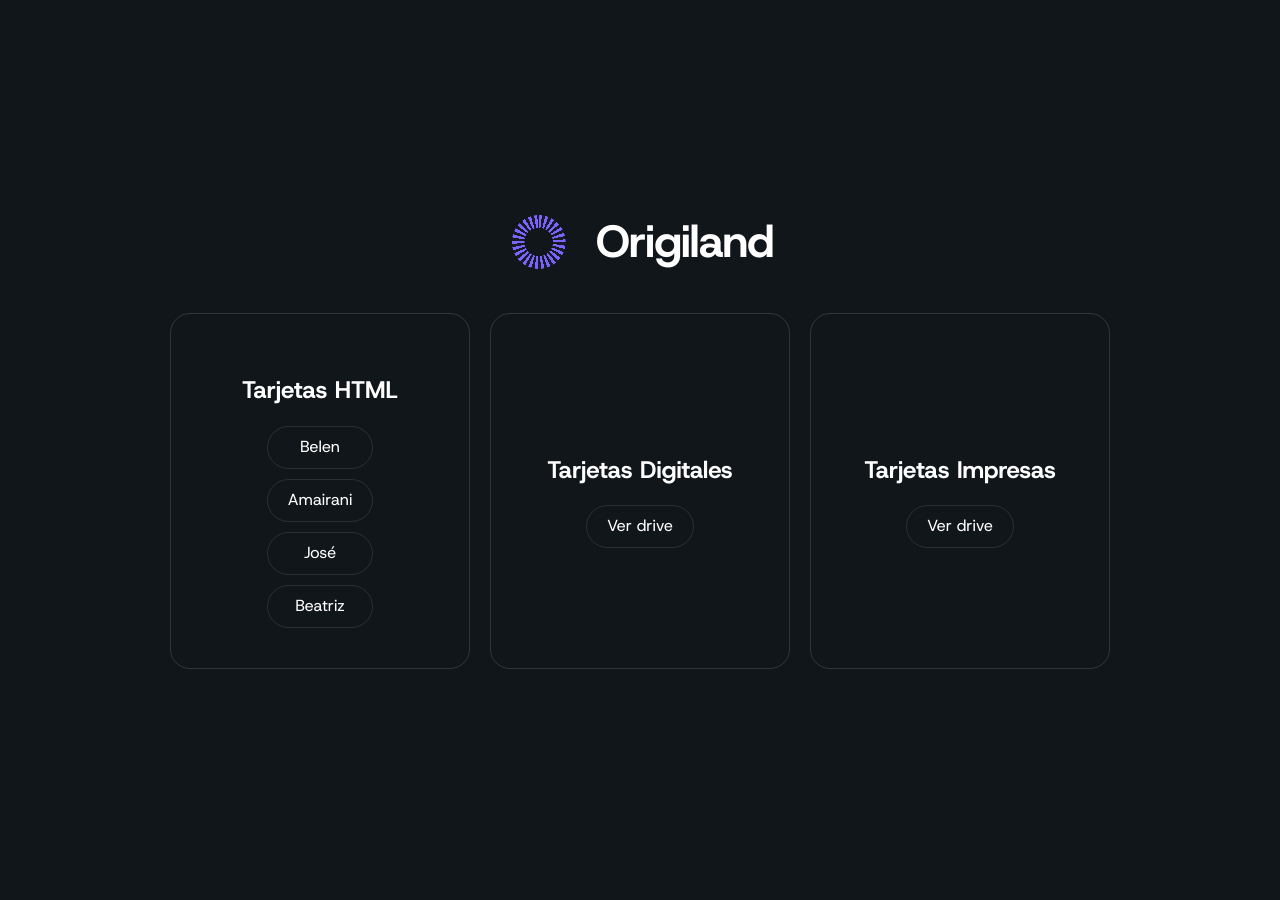
==== index.html @ 8c1ca2d7 "News cards and index" ====
<!doctype html>
<html lang="es">
  <head>
    <meta charset="utf-8" />
    <meta
      name="viewport"
      content="width=device-width, initial-scale=1, viewport-fit=cover"
    />
    <meta name="theme-color" content="#150A31" />
    <title>Origiland Tarjetas</title>
    <link rel="preconnect" href="https://fonts.googleapis.com" />
    <link rel="preconnect" href="https://fonts.gstatic.com" crossorigin />
    <link
      href="https://fonts.googleapis.com/css2?family=Host+Grotesk:wght@300;400;500;600;700&display=swap"
      rel="stylesheet"
    />
    <link rel="stylesheet" href="styles.css" />
    <script src="script.js" defer></script>
    <link rel="shortcut icon" href="assets/favicon.png" type="image/x-icon" />
  </head>
  <body>
    <main class="cards-container">
      <a
        class="mini-brand"
        href="https://origiland.com.mx/"
        target="_blank"
        rel="noreferrer"
        aria-label="Ir al sitio de Origiland"
      >
        <span class="origin-mark tiny" aria-hidden="true"></span>
        <span>Origiland</span>
      </a>
      <section>
        <article class="card">
          <h2 class="card-title">Tarjetas HTML</h2>
          <div class="card-html">
            <a href="./belen.html">Belen</a>
            <a href="./amairani.html">Amairani</a>
            <a href="./jose.html">José</a>
            <a href="./beatriz.html">Beatriz</a>
          </div>
        </article>

        <article class="card">
          <h2 class="card-title">Tarjetas Digitales</h2>
          <a href="">Ver drive</a>
        </article>

        <article class="card">
          <h2 class="card-title">Tarjetas Impresas</h2>
          <a href="">Ver drive</a>
        </article>
      </section>
    </main>
  </body>
</html>
---- styles.css ----
/* =====================================================
   ORIGILAND DIGITAL CONTACT CARDS
   Shared stylesheet for amairani.html and belen.html
   ===================================================== */

:root {
  --purple-light: #d6bdff;
  --medium-purple: #7c63fd;
  --origiland-purple: #52369c;
  --dark-purple: #150a31;
  --white: #ffffff;
  --light-gray: #ededed;
  --medium-gray: #a8a5ad;
  --dark-gray: #0f0f10;

  --bg: #0b1010;
  --bg-2: #11161a;
  --panel: rgba(15, 15, 16, 0.62);
  --panel-strong: rgba(21, 10, 49, 0.72);
  --line: rgba(214, 189, 255, 0.16);
  --line-strong: rgba(214, 189, 255, 0.34);
  --text: #ffffff;
  --muted: rgba(237, 237, 237, 0.72);
  --soft: rgba(237, 237, 237, 0.48);
  --shadow: 0 24px 80px rgba(0, 0, 0, 0.48);
  --radius-xl: 34px;
  --radius-lg: 24px;
  --radius-md: 18px;
  --safe-bottom: env(safe-area-inset-bottom, 0px);
  --font: "Host Grotesk", Helvetica, Arial, sans-serif;
}

* {
  box-sizing: border-box;
}

html {
  min-height: 100%;
  background: var(--bg);
  scroll-behavior: smooth;
}

body {
  min-height: 100%;
  margin: 0;
  font-family: var(--font);
  color: var(--text);
  background: var(--bg);
  -webkit-font-smoothing: antialiased;
  text-rendering: geometricPrecision;
}

a {
  color: inherit;
  text-decoration: none;
}

button,
a {
  -webkit-tap-highlight-color: transparent;
}

button {
  border: 0;
  font: inherit;
  color: inherit;
}

.contact-screen {
  position: relative;
  isolation: isolate;
  min-height: 100svh;
  padding: max(18px, env(safe-area-inset-top)) 14px
    calc(20px + var(--safe-bottom));
  display: flex;
  justify-content: center;
  overflow: hidden;
  background:
    radial-gradient(
      circle at 28% 12%,
      rgba(124, 99, 253, 0.3),
      transparent 34%
    ),
    radial-gradient(
      circle at 78% 4%,
      rgba(214, 189, 255, 0.14),
      transparent 30%
    ),
    linear-gradient(155deg, #09100b 0%, #101610 42%, #150a31 100%);
}

.contact-screen::before {
  content: "";
  position: fixed;
  inset: 0;
  z-index: -5;
  opacity: 0.4;
  background-image:
    linear-gradient(rgba(214, 189, 255, 0.07) 1px, transparent 1px),
    linear-gradient(90deg, rgba(214, 189, 255, 0.07) 1px, transparent 1px);
  background-size: calc(100vw / 12) calc(100vw / 12);
  mask-image: linear-gradient(
    to bottom,
    transparent 0%,
    black 18%,
    black 78%,
    transparent 100%
  );
  animation: gridDrift 18s linear infinite;
}

.contact-screen::after {
  content: "";
  position: fixed;
  inset: -60px;
  z-index: -6;
  opacity: 0.42;
  background: conic-gradient(
    from 180deg at 40% 42%,
    transparent 0 18%,
    rgba(82, 54, 156, 0.4) 24%,
    transparent 32%,
    rgba(124, 99, 253, 0.22) 48%,
    transparent 60%,
    rgba(214, 189, 255, 0.12) 70%,
    transparent 100%
  );
  filter: blur(32px);
  animation: auroraSpin 26s linear infinite;
}

.ambient {
  position: fixed;
  z-index: -3;
  pointer-events: none;
  border-radius: 999px;
  filter: blur(18px);
  transform: translate3d(var(--mx, 0), var(--my, 0), 0);
}

.ambient-one {
  width: 260px;
  height: 260px;
  top: 5vh;
  right: -130px;
  border: 1px solid rgba(214, 189, 255, 0.18);
  background: radial-gradient(circle, rgba(124, 99, 253, 0.3), transparent 68%);
  animation: floatOne 10s ease-in-out infinite;
}

.ambient-two {
  width: 340px;
  height: 340px;
  bottom: 4vh;
  left: -190px;
  background: radial-gradient(circle, rgba(82, 54, 156, 0.34), transparent 70%);
  animation: floatTwo 13s ease-in-out infinite;
}

.ambient-three {
  width: 140px;
  height: 140px;
  top: 50%;
  left: 72%;
  background: radial-gradient(
    circle,
    rgba(214, 189, 255, 0.18),
    transparent 70%
  );
  animation: pulseHalo 7s ease-in-out infinite;
}

.grid-noise {
  position: fixed;
  inset: 0;
  z-index: -2;
  pointer-events: none;
  opacity: 0.13;
  background-image: radial-gradient(
    rgba(255, 255, 255, 0.75) 0.6px,
    transparent 0.8px
  );
  background-size: 18px 18px;
  animation: stars 8s linear infinite;
}

.digital-card {
  position: relative;
  width: min(100%, 440px);
  min-height: calc(100svh - 38px);
  padding: 16px;
  border: 1px solid rgba(214, 189, 255, 0.14);
  border-radius: var(--radius-xl);
  background:
    linear-gradient(
      180deg,
      rgba(255, 255, 255, 0.055),
      rgba(255, 255, 255, 0.018)
    ),
    rgba(10, 16, 12, 0.62);
  box-shadow: var(--shadow);
  overflow: hidden;
  backdrop-filter: blur(24px) saturate(1.15);
}

.digital-card::before {
  content: "";
  position: absolute;
  width: 280px;
  height: 280px;
  right: -140px;
  top: 100px;
  border-radius: 50%;
  border: 34px solid rgba(214, 189, 255, 0.04);
  opacity: 0.9;
  animation: slowRotate 24s linear infinite;
}

.digital-card::after {
  content: "";
  position: absolute;
  inset: 0;
  pointer-events: none;
  background: linear-gradient(
    110deg,
    transparent 0 38%,
    rgba(255, 255, 255, 0.07) 46%,
    transparent 55% 100%
  );
  transform: translateX(-120%);
  animation: pageSweep 5.8s ease-in-out 1.4s infinite;
}

.topbar,
.profile,
.brand-quote,
.contact-list,
.actions,
.card-footer {
  position: relative;
  z-index: 2;
}

.topbar {
  display: grid;
  grid-template-columns: 44px 1fr auto;
  align-items: center;
  gap: 10px;
  min-height: 46px;
}

.close-link {
  position: relative;
  width: 42px;
  height: 42px;
  display: inline-grid;
  place-items: center;
  overflow: hidden;
  border-radius: 50%;
  background: rgba(237, 237, 237, 0.06);
  border: 1px solid rgba(237, 237, 237, 0.12);
  transition:
    transform 260ms ease,
    background 260ms ease,
    border-color 260ms ease;
}

.close-link span {
  position: absolute;
  width: 18px;
  height: 2px;
  border-radius: 10px;
  background: var(--white);
}

.close-link span:first-child {
  transform: rotate(45deg);
}
.close-link span:last-child {
  transform: rotate(-45deg);
}
.close-link:hover,
.close-link:focus-visible {
  transform: scale(1.05) rotate(8deg);
  background: rgba(214, 189, 255, 0.12);
  border-color: var(--line-strong);
}

.mini-brand {
  justify-self: start;
  display: inline-flex;
  align-items: center;
  gap: 8px;
  font-size: 0.94rem;
  font-weight: 700;
  letter-spacing: -0.02em;
}

.top-pill {
  display: inline-flex;
  align-items: center;
  min-height: 28px;
  padding: 0 10px;
  border-radius: 999px;
  color: rgba(255, 255, 255, 0.78);
  font-size: 0.64rem;
  font-weight: 600;
  letter-spacing: 0.06em;
  text-transform: uppercase;
  border: 1px solid rgba(214, 189, 255, 0.16);
  background: rgba(21, 10, 49, 0.44);
  backdrop-filter: blur(14px);
}

.origin-mark {
  --mark-color: var(--medium-purple);
  display: inline-block;
  width: 42px;
  height: 42px;
  border-radius: 50%;
  background: repeating-conic-gradient(
    from 0deg,
    var(--mark-color) 0deg 7deg,
    transparent 7deg 14deg
  );
  mask: radial-gradient(
    circle,
    transparent 0 30%,
    black 31% 57%,
    transparent 58% 100%
  );
  -webkit-mask: radial-gradient(
    circle,
    transparent 0 30%,
    black 31% 57%,
    transparent 58% 100%
  );
  filter: drop-shadow(0 0 16px rgba(124, 99, 253, 0.42));
  animation: slowRotate 12s linear infinite;
}

.origin-mark.tiny {
  width: 22px;
  height: 22px;
}

.profile {
  display: grid;
  justify-items: center;
  text-align: center;
  padding: 28px 4px 18px;
}

.avatar-wrap {
  position: relative;
  width: clamp(132px, 34vw, 168px);
  height: clamp(132px, 34vw, 168px);
  display: grid;
  place-items: center;
  margin-bottom: 20px;
  transform-style: preserve-3d;
  transition: transform 280ms ease;
}

.avatar-orbit {
  position: absolute;
  inset: -8px;
  border-radius: 50%;
  background: conic-gradient(
    from 90deg,
    transparent 0 12%,
    rgba(214, 189, 255, 0.95) 18%,
    rgba(124, 99, 253, 0.9) 30%,
    transparent 42% 100%
  );
  filter: blur(0.4px) drop-shadow(0 0 24px rgba(124, 99, 253, 0.44));
  animation: avatarOrbit 4.6s cubic-bezier(0.4, 0, 0.2, 1) infinite;
}

.avatar-wrap::after {
  content: "";
  position: absolute;
  inset: 8px;
  border-radius: 50%;
  background: linear-gradient(
    110deg,
    transparent 20%,
    rgba(255, 255, 255, 0.28) 45%,
    transparent 65%
  );
  transform: translateX(-80%) rotate(12deg);
  animation: shimmer 3.4s ease-in-out infinite;
  pointer-events: none;
}

.avatar {
  position: relative;
  z-index: 1;
  width: 100%;
  height: 100%;
  object-fit: cover;
  border-radius: 50%;
  border: 1px solid rgba(214, 189, 255, 0.26);
  box-shadow:
    0 18px 70px rgba(0, 0, 0, 0.36),
    0 0 0 8px rgba(82, 54, 156, 0.12);
}

.eyebrow {
  margin: 0 0 8px;
  color: var(--purple-light);
  font-size: 0.72rem;
  font-weight: 700;
  letter-spacing: 0.16em;
  text-transform: uppercase;
}

h1 {
  margin: 0;
  max-width: 10ch;
  font-size: clamp(2.5rem, 11vw, 4rem);
  line-height: 0.93;
  letter-spacing: -0.075em;
  font-weight: 600;
  text-wrap: balance;
  animation: titleReveal 1.1s cubic-bezier(0.16, 1, 0.3, 1) both;
}

.role {
  margin: 13px 0 0;
  color: var(--muted);
  font-size: clamp(0.96rem, 4vw, 1.08rem);
}

.brand-quote {
  margin: 8px 0 14px;
  padding: 18px;
  min-height: 126px;
  display: grid;
  align-content: center;
  overflow: hidden;
  border-radius: var(--radius-lg);
  border: 1px solid rgba(214, 189, 255, 0.17);
  background:
    radial-gradient(
      circle at 88% 12%,
      rgba(214, 189, 255, 0.14),
      transparent 26%
    ),
    linear-gradient(135deg, rgba(82, 54, 156, 0.78), rgba(21, 10, 49, 0.88));
  box-shadow: 0 18px 44px rgba(0, 0, 0, 0.24);
}

.brand-quote::before {
  content: "";
  position: absolute;
  width: 170px;
  height: 170px;
  right: -82px;
  top: -65px;
  border-radius: 50%;
  border: 25px solid rgba(214, 189, 255, 0.08);
  animation: slowRotate 18s linear infinite reverse;
}

.brand-quote::after {
  content: "";
  position: absolute;
  inset: 0;
  background-image:
    linear-gradient(rgba(214, 189, 255, 0.08) 1px, transparent 1px),
    linear-gradient(90deg, rgba(214, 189, 255, 0.08) 1px, transparent 1px);
  background-size: 34px 34px;
  mask-image: linear-gradient(90deg, black, transparent);
}

.quote-index {
  position: relative;
  z-index: 1;
  width: fit-content;
  margin-bottom: 14px;
  padding: 5px 9px;
  border-radius: 999px;
  color: var(--dark-purple);
  background: var(--purple-light);
  font-size: 0.72rem;
  font-weight: 800;
}

.brand-quote p {
  position: relative;
  z-index: 1;
  margin: 0;
  font-size: clamp(1.44rem, 7vw, 2.2rem);
  line-height: 0.98;
  letter-spacing: -0.06em;
  font-weight: 600;
  text-wrap: balance;
}

.contact-list {
  display: grid;
  gap: 9px;
}

.info-card {
  position: relative;
  width: 100%;
  display: grid;
  grid-template-columns: 42px 1fr;
  align-items: center;
  gap: 12px;
  min-height: 78px;
  padding: 14px;
  overflow: hidden;
  text-align: left;
  cursor: pointer;
  border-radius: var(--radius-md);
  border: 1px solid rgba(237, 237, 237, 0.085);
  background:
    linear-gradient(
      180deg,
      rgba(255, 255, 255, 0.05),
      rgba(255, 255, 255, 0.015)
    ),
    rgba(7, 15, 9, 0.72);
  box-shadow: 0 10px 34px rgba(0, 0, 0, 0.18);
  backdrop-filter: blur(18px);
  transition:
    transform 260ms ease,
    border-color 260ms ease,
    background 260ms ease,
    box-shadow 260ms ease;
}

.info-card::before {
  content: "";
  position: absolute;
  inset: 0;
  opacity: 0;
  background: radial-gradient(
    circle at var(--x, 50%) var(--y, 50%),
    rgba(214, 189, 255, 0.22),
    transparent 32%
  );
  transition: opacity 240ms ease;
}

.info-card:hover,
.info-card:focus-visible {
  transform: translateY(-2px) scale(1.01);
  border-color: rgba(214, 189, 255, 0.32);
  box-shadow:
    0 16px 44px rgba(0, 0, 0, 0.25),
    0 0 0 1px rgba(124, 99, 253, 0.12);
  background:
    linear-gradient(
      180deg,
      rgba(214, 189, 255, 0.075),
      rgba(255, 255, 255, 0.018)
    ),
    rgba(13, 18, 15, 0.82);
}

.info-card:hover::before,
.info-card:focus-visible::before {
  opacity: 1;
}

.info-icon {
  position: relative;
  z-index: 1;
  width: 42px;
  height: 42px;
  display: grid;
  place-items: center;
  border-radius: 50%;
  color: var(--purple-light);
  background: rgba(82, 54, 156, 0.42);
  border: 1px solid rgba(214, 189, 255, 0.14);
  font-weight: 700;
}

.info-content {
  position: relative;
  z-index: 1;
  display: grid;
  gap: 4px;
  min-width: 0;
}

.info-content strong {
  font-size: clamp(1.05rem, 4.8vw, 1.36rem);
  line-height: 1.05;
  font-weight: 500;
  letter-spacing: -0.03em;
  overflow-wrap: anywhere;
}

.info-content small {
  color: var(--muted);
  font-size: clamp(0.84rem, 3.4vw, 0.98rem);
  line-height: 1.1;
}

.actions {
  display: grid;
  grid-template-columns: repeat(2, minmax(0, 1fr));
  gap: 10px;
  margin-top: 16px;
}

.action {
  position: relative;
  min-height: 54px;
  display: inline-grid;
  place-items: center;
  overflow: hidden;
  padding: 0 14px;
  border-radius: 999px;
  cursor: pointer;
  text-align: center;
  color: var(--white);
  background: rgba(237, 237, 237, 0.075);
  border: 1px solid rgba(237, 237, 237, 0.12);
  font-size: 0.96rem;
  font-weight: 700;
  letter-spacing: -0.02em;
  transition:
    transform 220ms ease,
    box-shadow 220ms ease,
    background 220ms ease,
    border-color 220ms ease;
}

.action.primary {
  grid-column: 1 / -1;
  min-height: 64px;
  color: var(--dark-purple);
  background: linear-gradient(
    135deg,
    var(--purple-light),
    var(--medium-purple)
  );
  border-color: rgba(255, 255, 255, 0.28);
  box-shadow:
    0 14px 44px rgba(124, 99, 253, 0.32),
    inset 0 1px 0 rgba(255, 255, 255, 0.36);
}

.action:hover,
.action:focus-visible {
  transform: translateY(-2px) scale(1.012);
  border-color: rgba(214, 189, 255, 0.32);
  box-shadow:
    0 16px 40px rgba(0, 0, 0, 0.28),
    0 0 30px rgba(124, 99, 253, 0.14);
}

.action:active {
  transform: translateY(1px) scale(0.985);
}

.ripple {
  position: absolute;
  width: 24px;
  height: 24px;
  border-radius: 50%;
  transform: translate(-50%, -50%) scale(0);
  background: rgba(255, 255, 255, 0.45);
  pointer-events: none;
  animation: ripple 680ms ease-out forwards;
}

.card-footer {
  display: grid;
  grid-template-columns: 48px 1fr;
  gap: 12px;
  align-items: center;
  margin: 18px 0 2px;
  padding: 16px 2px 4px;
}

.footer-mark {
  --mark-color: var(--purple-light);
  width: 44px;
  height: 44px;
  opacity: 0.88;
}

.card-footer strong,
.card-footer small,
.switch-link {
  display: block;
}

.card-footer strong {
  font-size: 1.02rem;
  letter-spacing: -0.02em;
}

.card-footer small {
  margin-top: 3px;
  color: var(--muted);
  font-size: 0.82rem;
}

.switch-link {
  grid-column: 1 / -1;
  width: fit-content;
  margin: 8px auto 0;
  padding: 9px 13px;
  border-radius: 999px;
  color: var(--purple-light);
  background: rgba(214, 189, 255, 0.07);
  border: 1px solid rgba(214, 189, 255, 0.12);
  font-size: 0.84rem;
  transition:
    transform 220ms ease,
    background 220ms ease;
}

.switch-link:hover,
.switch-link:focus-visible {
  transform: translateY(-1px);
  background: rgba(214, 189, 255, 0.12);
}

.toast {
  position: fixed;
  left: 50%;
  bottom: calc(20px + var(--safe-bottom));
  z-index: 20;
  min-width: min(84vw, 320px);
  padding: 14px 18px;
  border-radius: 999px;
  color: var(--white);
  text-align: center;
  font-weight: 700;
  background: rgba(15, 15, 16, 0.82);
  border: 1px solid rgba(214, 189, 255, 0.22);
  box-shadow: 0 18px 60px rgba(0, 0, 0, 0.45);
  backdrop-filter: blur(18px);
  opacity: 0;
  pointer-events: none;
  transform: translate(-50%, 16px) scale(0.98);
  transition:
    opacity 240ms ease,
    transform 240ms ease;
}

.toast.is-visible {
  opacity: 1;
  transform: translate(-50%, 0) scale(1);
}

.reveal {
  opacity: 0;
  transform: translateY(18px) scale(0.985);
  filter: blur(14px);
  animation: revealUp 900ms cubic-bezier(0.16, 1, 0.3, 1) forwards;
  animation-delay: var(--delay, 0ms);
}

@keyframes revealUp {
  to {
    opacity: 1;
    transform: translateY(0) scale(1);
    filter: blur(0);
  }
}

@keyframes titleReveal {
  from {
    opacity: 0;
    transform: translateY(16px);
    filter: blur(10px);
    letter-spacing: -0.13em;
  }
  to {
    opacity: 1;
    transform: translateY(0);
    filter: blur(0);
    letter-spacing: -0.075em;
  }
}

@keyframes avatarOrbit {
  0%,
  100% {
    transform: rotate(0deg) scale(1);
    opacity: 0.8;
  }
  50% {
    transform: rotate(180deg) scale(1.035);
    opacity: 1;
  }
}

@keyframes shimmer {
  0% {
    transform: translateX(-115%) rotate(12deg);
    opacity: 0;
  }
  35% {
    opacity: 0.9;
  }
  65%,
  100% {
    transform: translateX(115%) rotate(12deg);
    opacity: 0;
  }
}

@keyframes slowRotate {
  to {
    transform: rotate(360deg);
  }
}

@keyframes auroraSpin {
  to {
    transform: rotate(360deg);
  }
}

@keyframes gridDrift {
  from {
    background-position:
      0 0,
      0 0;
  }
  to {
    background-position:
      80px 120px,
      120px 80px;
  }
}

@keyframes floatOne {
  0%,
  100% {
    transform: translate3d(var(--mx, 0), var(--my, 0), 0) translateY(0) scale(1);
  }
  50% {
    transform: translate3d(var(--mx, 0), var(--my, 0), 0) translateY(24px)
      scale(1.07);
  }
}

@keyframes floatTwo {
  0%,
  100% {
    transform: translate3d(var(--mx, 0), var(--my, 0), 0) translate(0, 0)
      scale(1);
  }
  50% {
    transform: translate3d(var(--mx, 0), var(--my, 0), 0) translate(22px, -18px)
      scale(1.04);
  }
}

@keyframes pulseHalo {
  0%,
  100% {
    opacity: 0.32;
    transform: translate3d(var(--mx, 0), var(--my, 0), 0) scale(1);
  }
  50% {
    opacity: 0.74;
    transform: translate3d(var(--mx, 0), var(--my, 0), 0) scale(1.18);
  }
}

@keyframes pageSweep {
  0%,
  54% {
    transform: translateX(-125%);
  }
  74%,
  100% {
    transform: translateX(125%);
  }
}

@keyframes stars {
  from {
    background-position: 0 0;
  }
  to {
    background-position: 36px 54px;
  }
}

@keyframes ripple {
  to {
    transform: translate(-50%, -50%) scale(13);
    opacity: 0;
  }
}

:focus-visible {
  outline: 2px solid var(--purple-light);
  outline-offset: 3px;
}

/* INDEX */
main {
  background-color: var(--bg-2);
}
.cards-container {
  display: flex;
  flex-direction: column;
  width: 100%;
  height: 100vh;
  justify-content: center;
  align-items: center;
  gap: 60px;
}
.cards-container > a {
  transform: scale(3);
}

.cards-container > section {
  display: flex;
  gap: 20px;
}
.cards-container .card {
  border: 1px solid rgba(219, 219, 219, 0.164);
  padding: 40px;
  border-radius: 20px;
  text-align: center;
  width: 300px;
  display: flex;
  flex-direction: column;
  justify-content: center;
  align-items: center;
}
.cards-container .card:hover {
  background-color: var(--dark-purple);
}
.card-html {
  display: flex;
  flex-direction: column;
  gap: 10px;
}
.card-html > a {
  border: 1px solid rgba(255, 255, 255, 0.11);
  border-radius: 35px;
  padding: 10px 20px;
}

.card-html > a:hover {
  background-color: #ffffff31;
}
.card > a {
  border: 1px solid rgba(255, 255, 255, 0.11);
  border-radius: 35px;
  padding: 10px 20px;
}
.card > a:hover {
  background-color: #ffffff31;
}

/* Responsive */
@media (min-width: 560px) {
  .contact-screen {
    align-items: center;
    padding-block: 26px;
  }

  .digital-card {
    min-height: auto;
  }
}

@media (max-width: 370px) {
  .digital-card {
    padding: 12px;
    border-radius: 28px;
  }

  .top-pill {
    display: none;
  }

  .topbar {
    grid-template-columns: 42px 1fr;
  }

  .actions {
    grid-template-columns: 1fr;
  }
}

@media (prefers-reduced-motion: reduce) {
  *,
  *::before,
  *::after {
    animation-duration: 1ms !important;
    animation-iteration-count: 1 !important;
    scroll-behavior: auto !important;
    transition-duration: 1ms !important;
  }
}
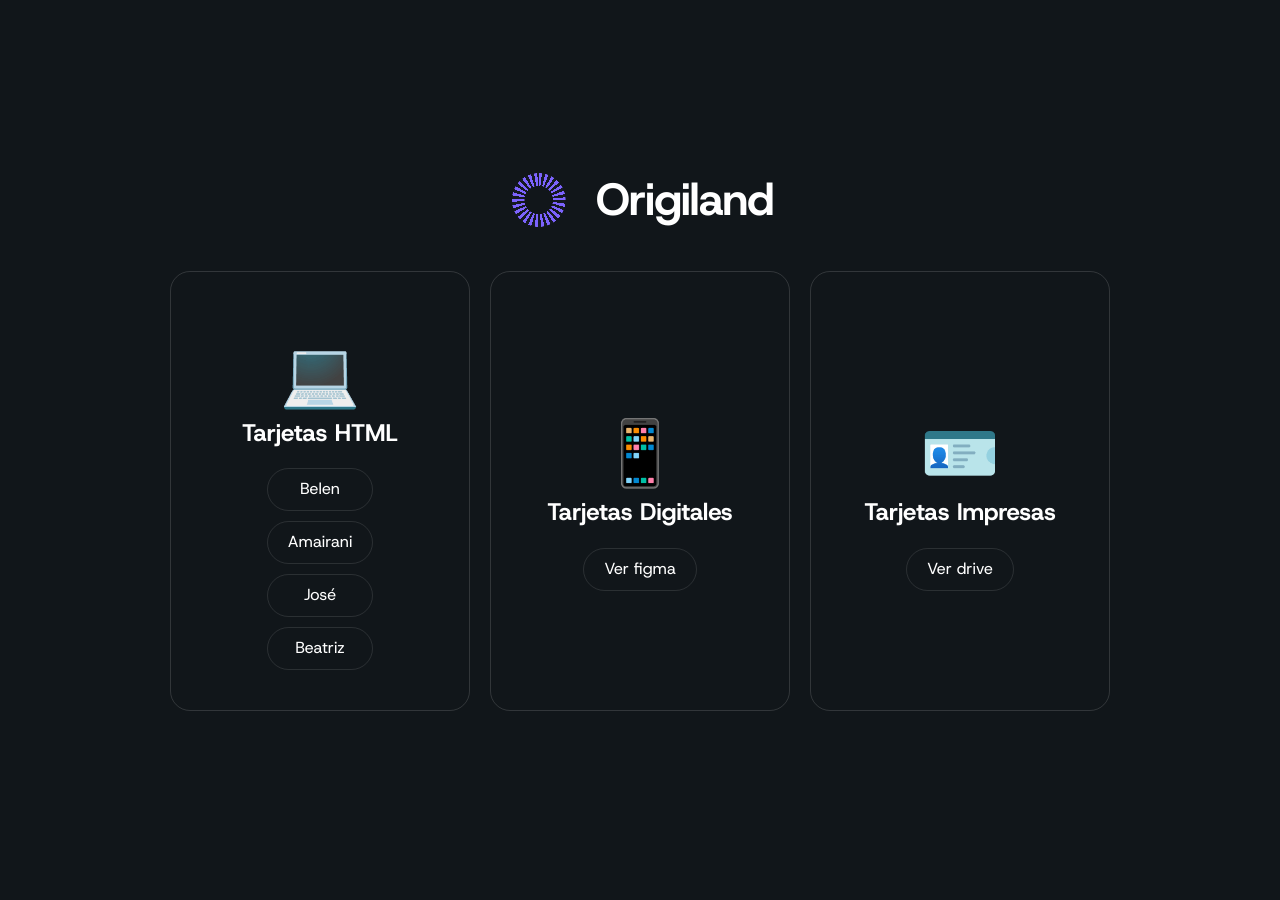
==== commit 8fd019a8: "FIX Index" ====
--- a/index.html
+++ b/index.html
@@ -32,7 +32,10 @@
       </a>
       <section>
         <article class="card">
-          <h2 class="card-title">Tarjetas HTML</h2>
+          <h2 class="card-title">
+            <span style="font-size: 4rem">💻</span> <br />
+            Tarjetas HTML
+          </h2>
           <div class="card-html">
             <a href="./belen.html">Belen</a>
             <a href="./amairani.html">Amairani</a>
@@ -42,13 +45,23 @@
         </article>
 
         <article class="card">
-          <h2 class="card-title">Tarjetas Digitales</h2>
-          <a href="">Ver drive</a>
+          <h2 class="card-title">
+            <span style="font-size: 4rem">📱</span> <br />Tarjetas Digitales
+          </h2>
+          <a
+            href="https://www.figma.com/design/gL4BXYaGdcmdQpmARrDmua/Proposal-Origiland-OB?node-id=688-2&t=wMMoI619CYyO9g0L-1"
+            >Ver figma</a
+          >
         </article>
 
         <article class="card">
-          <h2 class="card-title">Tarjetas Impresas</h2>
-          <a href="">Ver drive</a>
+          <h2 class="card-title">
+            <span style="font-size: 4rem">🪪</span> <br />Tarjetas Impresas
+          </h2>
+          <a
+            href="https://drive.google.com/drive/folders/1bczCF8CFffiXGSwT5ytkJfFt0rEeqXW8?usp=drive_link"
+            >Ver drive</a
+          >
         </article>
       </section>
     </main>
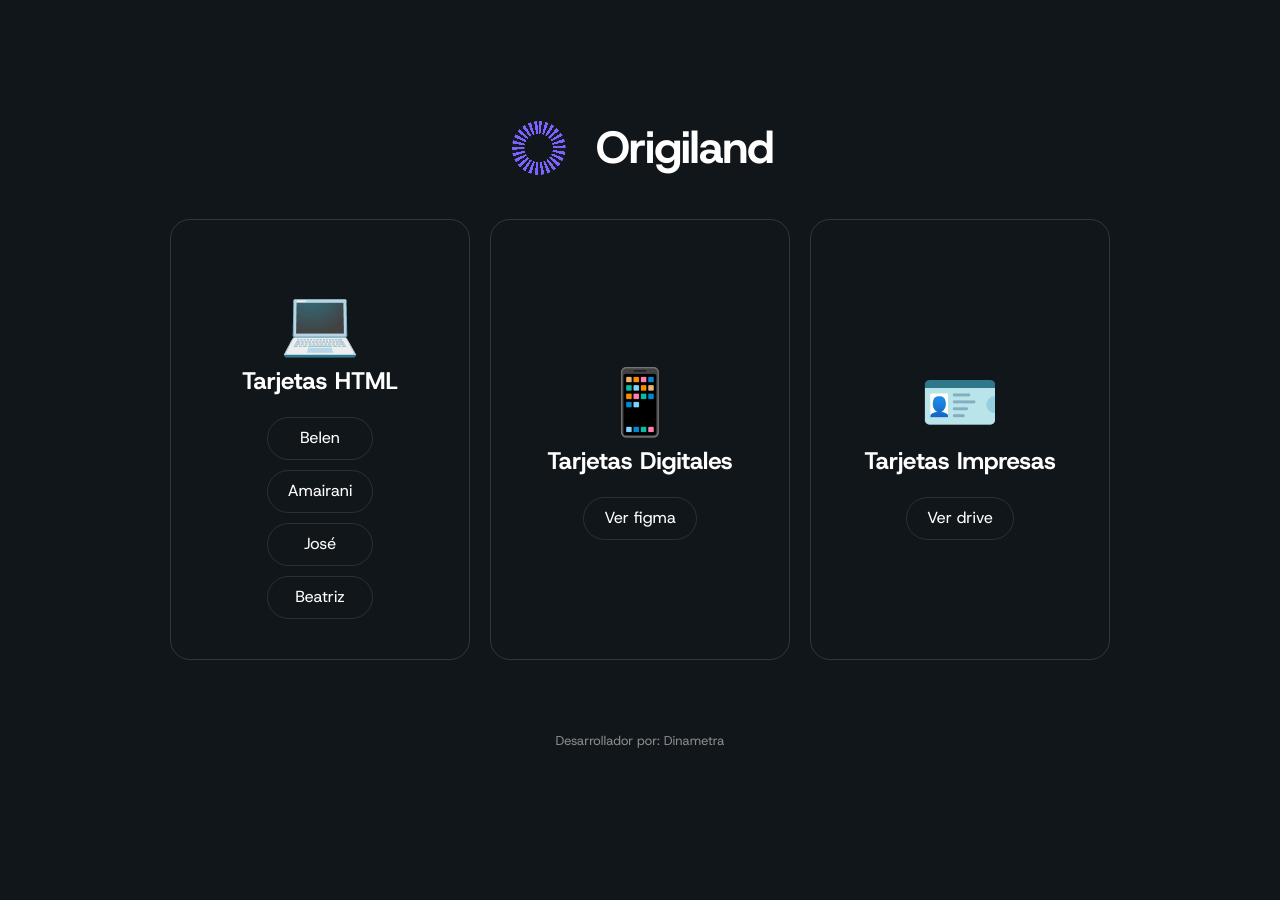
==== commit b1c0984c: "FIX Index" ====
--- a/index.html
+++ b/index.html
@@ -37,10 +37,10 @@
             Tarjetas HTML
           </h2>
           <div class="card-html">
-            <a href="./belen.html">Belen</a>
-            <a href="./amairani.html">Amairani</a>
-            <a href="./jose.html">José</a>
-            <a href="./beatriz.html">Beatriz</a>
+            <a href="./belen.html" target="_blank">Belen</a>
+            <a href="./amairani.html" target="_blank">Amairani</a>
+            <a href="./jose.html" target="_blank">José</a>
+            <a href="./beatriz.html" target="_blank">Beatriz</a>
           </div>
         </article>
 
@@ -50,6 +50,7 @@
           </h2>
           <a
             href="https://www.figma.com/design/gL4BXYaGdcmdQpmARrDmua/Proposal-Origiland-OB?node-id=688-2&t=wMMoI619CYyO9g0L-1"
+            target="_blank"
             >Ver figma</a
           >
         </article>
@@ -60,10 +61,17 @@
           </h2>
           <a
             href="https://drive.google.com/drive/folders/1bczCF8CFffiXGSwT5ytkJfFt0rEeqXW8?usp=drive_link"
+            target="_blank"
             >Ver drive</a
           >
         </article>
       </section>
+      <section>
+        <p style="font-size: 0.8rem; opacity: 0.5">
+          Desarrollador por:
+          <a href="https://dinametra.com" target="_blank">Dinametra</a>
+        </p>
+      </section>
     </main>
   </body>
 </html>
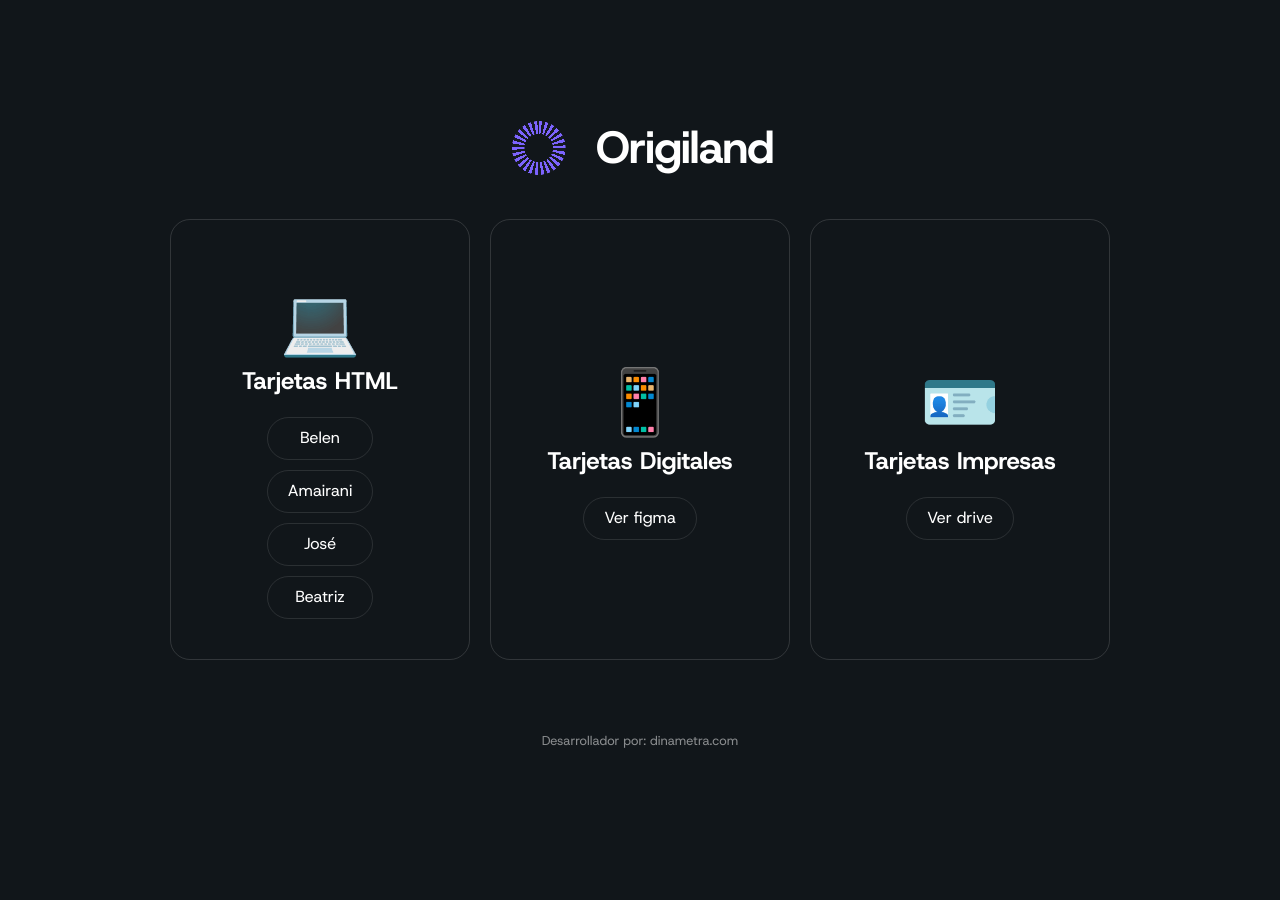
==== commit 1ba3d7e7: "Update index" ====
--- a/index.html
+++ b/index.html
@@ -69,7 +69,7 @@
       <section>
         <p style="font-size: 0.8rem; opacity: 0.5">
           Desarrollador por:
-          <a href="https://dinametra.com" target="_blank">Dinametra</a>
+          <a href="https://dinametra.com" target="_blank">dinametra.com</a>
         </p>
       </section>
     </main>
